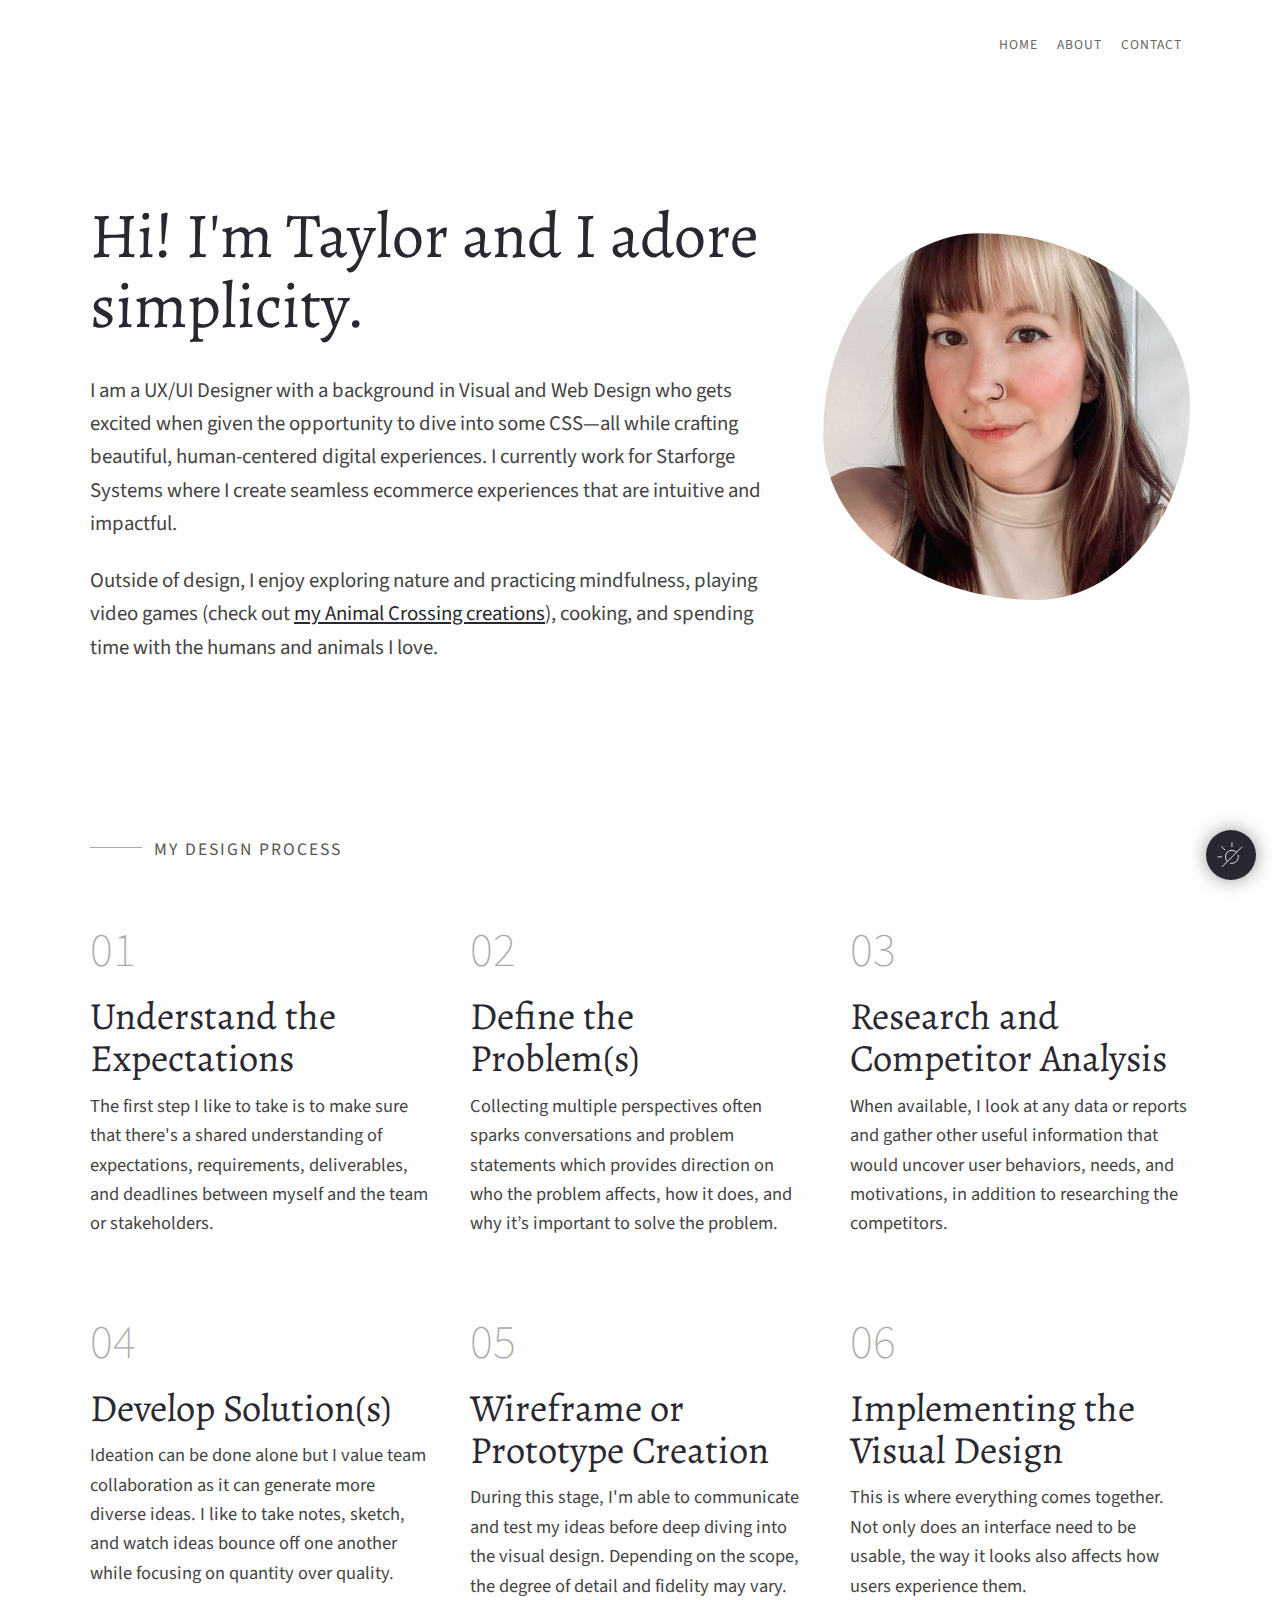
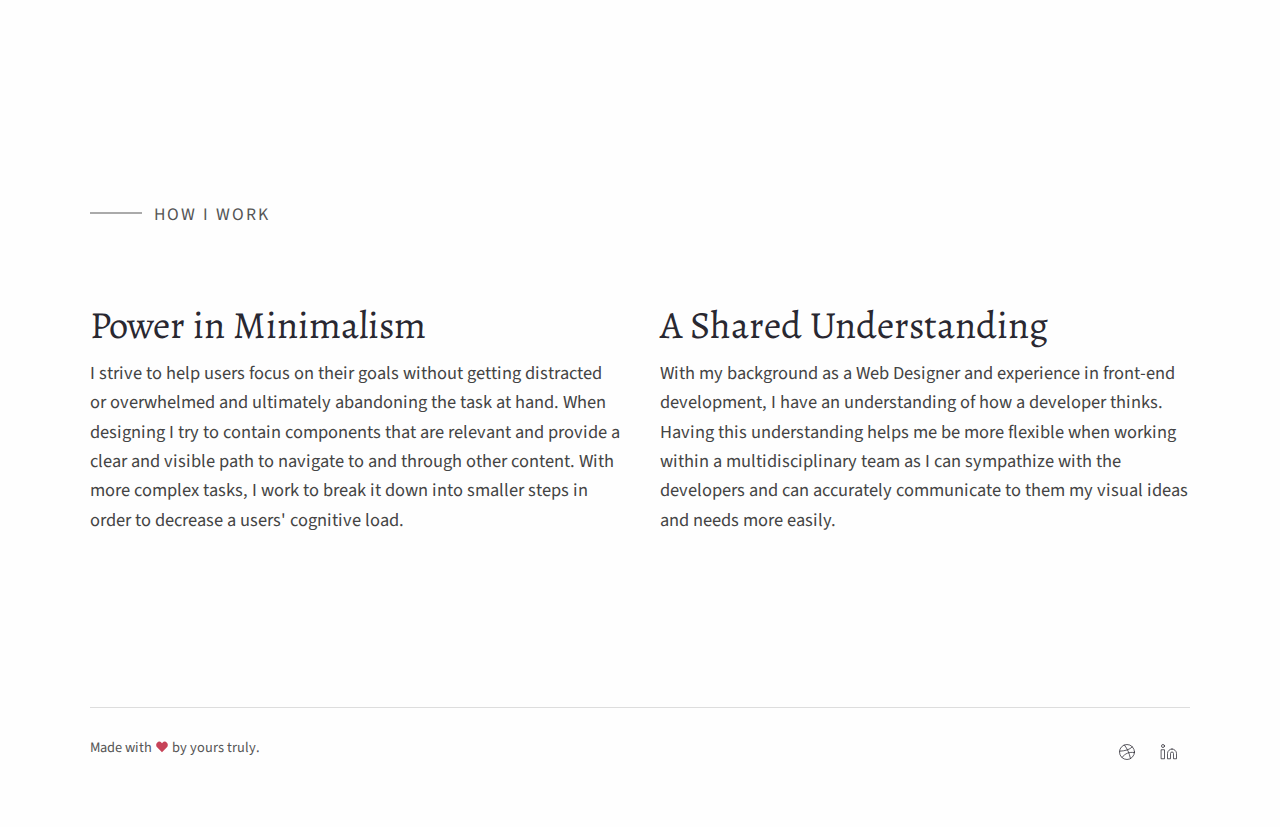
==== about.html @ debe6abe "Text update" ====
<html>
<head>
  <meta charset="utf-8">
  <meta name="author" content="Taylor Packet Johnson">
  <meta name="viewport" content="width=device-width, initial-scale=1">
  <title>Taylor Packet Johnson | Visual Designer</title>
  <meta property="og:title" content="Taylor Packet Johnson - UX/UI Designer">
  <meta property="og:description" name="description" content="Taylor Packet Johnson is a UX/UI Designer with a passion for crafting beautiful, human-centered digital experiences.">
  <meta name="application-name" content="Taylor Packet Johnson | UX/UI Designer">
  <meta property="og:site_name" content="Taylor Packet Johnson | UX/UI Designer">
  <link rel="canonical" href="https://www.taylorpacket.com">
  <meta name="twitter:card" content="summary">
  <meta name="twitter:site" content="@teapacket_">
  <meta name="twitter:creator" content="@teapacket_">
  <meta property="og:type" content="website">
  <meta property="og:url" content="https://www.taylorpacket.com">
  <meta property="og:image" content="https://www.taylorpacket.com/images/og-image.jpg">
  <meta property="og:locale" content="en_US">
  <link rel="shortcut icon" href="images/favicon.ico">
  <link rel="stylesheet" href="page.css" />
  <link rel="preconnect" href="https://fonts.googleapis.com">
  <link rel="preconnect" href="https://fonts.gstatic.com" crossorigin>
  <link href="https://fonts.googleapis.com/css2?family=Alegreya:wght@500&family=Source+Sans+Pro:wght@200;400;700&display=swap" rel="stylesheet">   
  <script src="script.js"></script>
</head>

<body>  
    
  <div class="wrapper">
    <div class="container">
        
     <nav role="navigation" class="navigation-items">
         <a href="index.html">Home</a>
         <a href="about.html">About</a>
         <a href="mailto:tpacket@gmail.com">Contact</a>       
     </nav>        
        
<div class="button sun" id="button" onclick="toggleDark();">
  <div class="icon">
    <svg xmlns="http://www.w3.org/2000/svg" viewBox="0 0 64 64" aria-labelledby="title"
aria-describedby="desc" role="img" xmlns:xlink="http://www.w3.org/1999/xlink"
width="30" height="30">
  <path d="M47.5 32.4a14 14 0 0 1-16.8 17.2" fill="none" stroke-miterlimit="10" stroke-width="2" stroke-linejoin="round" stroke-linecap="round"></path>
  <path d="M24.1 45.9a14 14 0 0 1 19.8-19.8M34 6v8M12 36H4m8-22l7 7"
  fill="none" stroke-miterlimit="10" stroke-width="2" stroke-linejoin="round" stroke-linecap="round"></path>
  <path fill="none" stroke-miterlimit="10"
  stroke-width="2" d="M55 15L13 57" stroke-linejoin="round" stroke-linecap="round"></path>
</svg>
 </div>
</div>

      <div class="section section-about">
        <div class="avatar"><img src="images/img-me.jpg" alt="A headshop of a woman with brown hair and blonde color blocking."></div>
        <div class="about-intro lede">
        <h1>Hi! I'm Taylor and I adore simplicity.</h1>
        <p>I am a UX/UI Designer with a background in Visual and Web Design who gets excited when given the opportunity to dive into some CSS&mdash;all while crafting beautiful, human-centered digital experiences. I currently work for Starforge Systems where I create seamless ecommerce experiences that are intuitive and impactful.</p>
        <p>Outside of design, I enjoy exploring nature and practicing mindfulness, playing video games (check out <a href="https://www.instagram.com/teapacket.acnh/">my Animal Crossing creations</a>), cooking, and spending time with the humans and animals I love.</p>
        </div>
      </div>

      <div class="section section-process">
        <h2 class="section-header"><span>My Design Process</span></h2>

    <div>
        <div class="step">01</div>
        <h2>Understand the Expectations</h2>
        <p>The first step I like to take is to make sure that there's a shared understanding of expectations, requirements, deliverables, and deadlines between myself and the team or stakeholders.</p>
    </div>
          
    <div>
        <div class="step">02</div>
        <h2>Define the Problem(s)</h2>
        <p>Collecting multiple perspectives often sparks conversations and problem statements which provides direction on who the problem affects, how it does, and why it’s important to solve the problem.</p>
    </div>
          
     <div>
        <div class="step">03</div>
        <h2>Research and Competitor Analysis</h2>
        <p>When available, I look at any data or reports and gather other useful information that would uncover user behaviors, needs, and motivations, in addition to researching the competitors.</p>
     </div>
          
     <div>
        <div class="step">04</div>
        <h2>Develop Solution(s)</h2>
        <p>Ideation can be done alone but I value team collaboration as it can generate more diverse ideas. I like to take notes, sketch, and watch ideas bounce off one another while focusing on quantity over quality.</p>
    </div>
          
    <div>
        <div class="step">05</div>
        <h2>Wireframe or Prototype Creation</h2>
        <p>During this stage, I'm able to communicate and test my ideas before deep diving into the visual design. Depending on the scope, the degree of detail and fidelity may vary.</p>
    </div>
          
    <div>
        <div class="step">06</div>
        <h2>Implementing the Visual Design</h2>
        <p>This is where everything comes together. Not only does an interface need to be usable, the way it looks also affects how users experience them.</p>
    </div>
          
       </div>

<div class="section col-2">
        <h2 class="section-header"><span>How I Work</span></h2>

    <div>
        <h2>Power in Minimalism</h2>
        <p>I strive to help users focus on their goals without getting distracted or overwhelmed and ultimately abandoning the task at hand. When designing I try to contain components that are relevant and provide a clear and visible path to navigate to and through other content. With more complex tasks, I work to break it down into smaller steps in order to decrease a users' cognitive load.
            
                        

</p>
    </div>
    
    <div>
        <h2>A Shared Understanding</h2>
        <p>With my background as a Web Designer and experience in front-end development, I have an understanding of how a developer thinks. Having this understanding helps me be more flexible when working within a multidisciplinary team as I can sympathize with the developers and can accurately communicate to them my visual ideas and needs more easily.</p>
    </div>
    
</div>

    <footer>
	       <div class="copyright">
          <p>Made with <span aria-label="love" role="img"><svg xmlns="http://www.w3.org/2000/svg" width="14" height="14" viewBox="0 0 24 24" fill="#c74358"><path d="M20.42 4.58a5.4 5.4 0 0 0-7.65 0l-.77.78-.77-.78a5.4 5.4 0 0 0-7.65 0C1.46 6.7 1.33 10.28 4 13l8 8 8-8c2.67-2.72 2.54-6.3.42-8.42z"></path></svg></span> by yours truly.</p>
	       </div>
	      <div class="social-links">
          <a aria-label="Dribbble" href="https://dribbble.com/tpacket"><svg xmlns="http://www.w3.org/2000/svg" width="18" height="18" viewBox="0 0 24 24" fill="none" stroke="currentColor" stroke-width="1" stroke-linecap="round" stroke-linejoin="round"><circle cx="12" cy="12" r="10"></circle><path d="M19.13 5.09C15.22 9.14 10 10.44 2.25 10.94"></path><path d="M21.75 12.84c-6.62-1.41-12.14 1-16.38 6.32"></path><path d="M8.56 2.75c4.37 6 6 9.42 8 17.72"></path></svg></a>
          <a aria-label="LinkedIn" href="https://www.linkedin.com/in/taylor-packet-446b0335"><svg xmlns="http://www.w3.org/2000/svg" width="18" height="18" viewBox="0 0 24 24" fill="none" stroke="currentColor" stroke-width="1" stroke-linecap="round" stroke-linejoin="round"><path d="M16 8a6 6 0 0 1 6 6v7h-4v-7a2 2 0 0 0-2-2 2 2 0 0 0-2 2v7h-4v-7a6 6 0 0 1 6-6z"></path><rect x="2" y="9" width="4" height="12"></rect><circle cx="4" cy="4" r="2"></circle></svg></a>
        </div>
      </footer>

    </div>
  </div>
</body>

</html>
---- page.css ----
/*************************************************************************************
* 1. Common Styles
************************************************************************************/

 :root {
  
  --font-body:'Source Sans Pro';
  --font-heading:"Alegreya", Georgia, serif, Helvetica, Arial, Verdana, sans-serif;
  --gray-purple-dark:#292831;
  --grid-gap:2.5rem;
  --gray:#A1A1A1;
}

html {width:100%; margin:0; padding:0; font-size:100%; overflow-y:scroll;
  -webkit-text-size-adjust:100%;
  -ms-text-size-adjust:100%;
  text-size-adjust:100%;
  -webkit-font-smoothing:antialiased;
  -moz-font-smoothing:antialiased;
  font-smoothing:antialiased;
}

body { width:100%; margin:0; padding:0; font:1.05rem/1.5rem var(--font-body); background:#fefefe; }
a { color:var(--gray-purple-dark); }
a:hover { text-decoration:underline; color:#888; }
a:focus, a:active { outline: none; }
p { margin:0.75rem 0; font-weight:400; font-family:var(--font-body); font-size:1.15rem; line-height:1.6; color:#444; }
ul, ol { display:block; margin-bottom:1.5em; }
h1, h2, h3, h4, h5, h6 { color:var(--gray-purple-dark); font-family:var(--font-heading); margin:0 0 2.5rem 0; font-weight:normal; line-height:1.1; }
h1 { margin:0 0 2rem; font-size:2rem; }
h2 { margin:1rem 0 0.25rem; font-size:2rem; color:var(--gray-purple-dark); }
h2.section-header { margin:0 0 4rem; font-size:0.9rem; font-family:var(--font-body); text-transform:uppercase; letter-spacing:2px; color:#555; }
h3 { font-size:1.75rem; }
img { max-width:100%; min-width:100%; width:auto; height:auto; border:none; vertical-align:bottom; -ms-interpolation-mode:bicubic; box-sizing:content-box; }
.img-border { border:1px solid #eee; }
.wrapper { margin:2rem 2rem 0; }

@keyframes slide-down {
  from {
    opacity: 0;
    transform: translateY(-50px);
  }
  to {
    opacity: 1;
    transform: none;
  }
}

.animate { animation: slide-down 1s forwards; }

/* Nav */
.navigation-items { grid-column:7/10; text-align:right; margin-bottom:4rem; }
.navigation-items a { position: relative; margin:0 0.5rem; padding:1rem 0 0.4rem; color:#656565; font-size:0.85rem; text-transform:uppercase; text-decoration:none; letter-spacing:1px; }
.navigation-items a:after { bottom:0; width:0; content: ""; display: block; height: 2px; left:50%; position:absolute; background:var(--gray-purple-dark); transition:width 0.3s ease 0s, left 0.3s ease 0s; }
.navigation-items a:hover:after { width:100%; left:0; }
 
/* Home - Intro */
.name,
.lede,
.lede p { margin:0 0 1.5rem; font-size:1.3rem; }  
.name { margin:0 0 0.5rem; color:#656565; }

/* About */
.section-about h1 { margin-bottom:2rem; }
.section-about .avatar { width:60%; margin:2rem auto; }
.section-about .avatar img { border-radius:43% 57% 42% 58% / 55% 47% 53% 45%; }

.section-process { margin:8rem 0 0; }
.section.col-2 { margin:8rem 0 4rem; }
.section.col-2.stacked.top { margin:8rem 0 0; }
.section.col-2.stacked,
.section.section-project_img.stacked { margin:0; }
.section-process div,
.section.col-2 div,
.section-project_img { margin:0 0 2rem; }
.section .step { margin:1rem 0 2rem; font-size:3rem; font-family:var(--font-body); font-weight:200; color:#aaa; }

 h2.section-header span { position:relative; left:2.5rem; }
 h2.section-header span:after {position: absolute; top:8px; left:-4.5rem; content:''; width:28px; height:1.5px; margin:0 2rem; background:#aaa; }


/* Projects */
.section-work { margin:5rem 0 3rem; }
.section-work .project { margin:3rem 0 4rem; }
.section-work .project .project-img img { transition:all 0.3s; transition:all 0.3s; display:block; }
.section-work .project .project-img img:hover { opacity:0.8; }
.section-work .project .project-desc h2 { font-size:1.75rem; }
.section-work .project .project-desc p span { color:#656565; text-transform:uppercase; font-size:0.85rem; letter-spacing:1px; }
 

/* Button Links */
.more { margin:0.5rem 0 0; padding:0.5rem 1.75rem; display:inline-block; color:#eee; text-decoration:none; font-size:1rem; font-weight:700; background:var(--gray-purple-dark); border-radius:60px; 
		-webkit-transition:all 250ms ease-in-out;
                transition:all 250ms ease-in-out;
}
.more:hover { background:#3e3e46; transform:scale(1.025); color:#eee; text-decoration:none; }

/* Icons */
.icon { display:flex; align-items:center; }
.icon.accessibility:before,
.icon.code:before,
.icon.ui:before,
.icon.detail:before { content:""; background-size:contain; background-repeat:no-repeat; width:50px; height:38px; margin-right:0.5rem; }
.icon.accessibility:before  { background-image:url('images/icon-acc.svg'); }
.icon.code:before  { background-image:url('images/icon-code.svg'); }
.icon.ui:before  { background-image:url('images/icon-ui.svg'); }
.icon.detail:before  { background-image:url('images/icon-detail.svg'); }  
  
/* Footer */
footer { grid-column:1/10; margin:2rem 0; padding:1rem 0 1.5rem; display:grid; grid-template-columns:repeat(9, 1fr); border-top: 1px solid #ddd; }
.copyright,
.social-links { grid-column:1/11; text-align:center; }
.copyright p { color:#555; font-size:0.9rem; }
.copyright span { position:relative; top:.1rem; }

.social-links { display:flex; align-items:center; justify-content:center; }
.social-links a { margin:0 0.25rem 0; padding:0.5rem 0.5rem 0;
	    -webkit-transition:all 250ms ease-in-out;
                transition:all 250ms ease-in-out; }

/* Columns
----------------------------------------------------*/
.col-3 strong { display:block; font-size:1rem; text-transform:uppercase; text-decoration:none; letter-spacing:1px; }

/* Dark Mode
----------------------------------------------------*/

.dark-mode { background:#292831; }
 .dark-mode h1,
 .dark-mode h2 { color:#eee; }
.dark-mode a { color:#aaa; }
.dark-mode a:hover { color:#888; }
 .dark-mode p,
 .dark-mode footer { color:#eee; }
 .dark-mode footer .social-links svg { stroke:#eee; }
 .dark-mode footer { border-color:#444352; }
.dark-mode h2.section-header span:after { background-color:#575663; }
 .dark-mode .section-work .project .project-desc p span,
 .dark-mode .navigation-items a,
 .dark-mode .name { color:#ccc; }
.dark-mode .navigation-items a:after { background-color:#575663; }
.dark-mode .section .step { color:#696975; }
.dark-mode .more { background-color:#eee; color:var(--gray-purple-dark); }
.dark-mode .more:hover { background-color:#ccc; color:var(--gray-purple-dark); }

.button { z-index:999; position:fixed; margin:0.5rem; bottom:0.75rem; right:1rem; transition:0.75s; width:50px; height:50px; background:var(--gray-purple-dark); box-shadow: 0px 0px 18px rgba(0, 0, 0, 0.4); border-radius:100%; display:flex; justify-content:center; align-items:start; overflow:hidden; cursor:pointer;}
.button .icon { position:relative; display:flex; justify-content:space-between; align-items:center; flex-direction:column; height: 72px; padding:10px 0; transition:0.75s; }
.button:hover { transform: scale(1.08); }
.button svg { stroke:#eee; }

.dark-mode .button { background:#fff; box-shadow: 0px 0px 18px rgba(255, 255, 255, 0.45); }
.dark-mode svg { stroke:var(--gray-purple-dark); }



/* Light Box
----------------------------------------------------*/




/* 768px
----------------------------------------------------*/
@media only screen and (min-width:48em){	
.wrapper {padding:0 2rem 0; }
.container { display:grid; margin:0 auto; max-width:1100px; grid-template-rows:auto; grid-template-columns:repeat(9, 1fr); }
    
h2.section-header { font-size:1.1rem; }
h2.section-header span { left:4rem; }
h2.section-header span:after {top:10px; left:-6rem; width:52px; }
    
.section { grid-column:1/10;  }
    
.navigation-items { margin-bottom:9rem; }   
    .section-about .avatar { width:100%; }
    
.section-process { display:grid; grid-template-columns:repeat(4, 1fr); column-gap:var(--grid-gap); }
 .section-process .section-header { grid-column:1/5; }
 .section-process div { grid-column:span 2; }
    
 .section.col-2 {  display:grid; grid-template-columns:repeat(10, 1fr); column-gap:var(--grid-gap); }    
 .section.col-2 .section-header { grid-column:1/11; }
 .section.col-2 div { grid-column:span 5; }
    
 .section-about { display:grid; grid-template-columns:repeat(14, 1fr); grid-gap:var(--grid-gap); }
    .about-intro { grid-column:1/10; grid-row:1; }
    .avatar { grid-column:10/15; }

.section-work { grid-column:1/11; margin-top:8rem; display:grid; grid-template-columns:repeat(10, 1fr); grid-gap:var(--grid-gap); }
.section-work .project { grid-column:auto/span 5; margin:0 0 3rem; }
    
.section-project_img { grid-column:1/11; margin:3rem 0 0; }
.section-project_about { grid-column:1/8; }
    
    .section-process div,
.section.col-2 div,
.section-project_img { margin:0 0 4rem; }

.copyright { grid-column:1/6; text-align:left; }
.social-links { grid-column:6/10; text-align:right; justify-content:right; }

}

/* 1000px
----------------------------------------------------*/
@media only screen and (min-width:62.5em) {
h1 { font-size:4rem; }
    
.section-process{ display:grid; grid-template-columns:repeat(9, 1fr); column-gap:var(--grid-gap); }
 .section-process .section-header { grid-column:1/10; }
 .section-process div { grid-column:span 3; }
    
.col-3 { display:grid; grid-template-columns:repeat(9, 1fr); column-gap:1rem; }
 .col-3 div { grid-column:span 3; }
 .col-3 .section-header { grid-column:1/11; }
    
}
/* 2000px
----------------------------------------------------*/
@media only screen and (min-width:75em) {
h2 { font-size:2.4rem; }
h3 { font-size:1.75rem; }
}
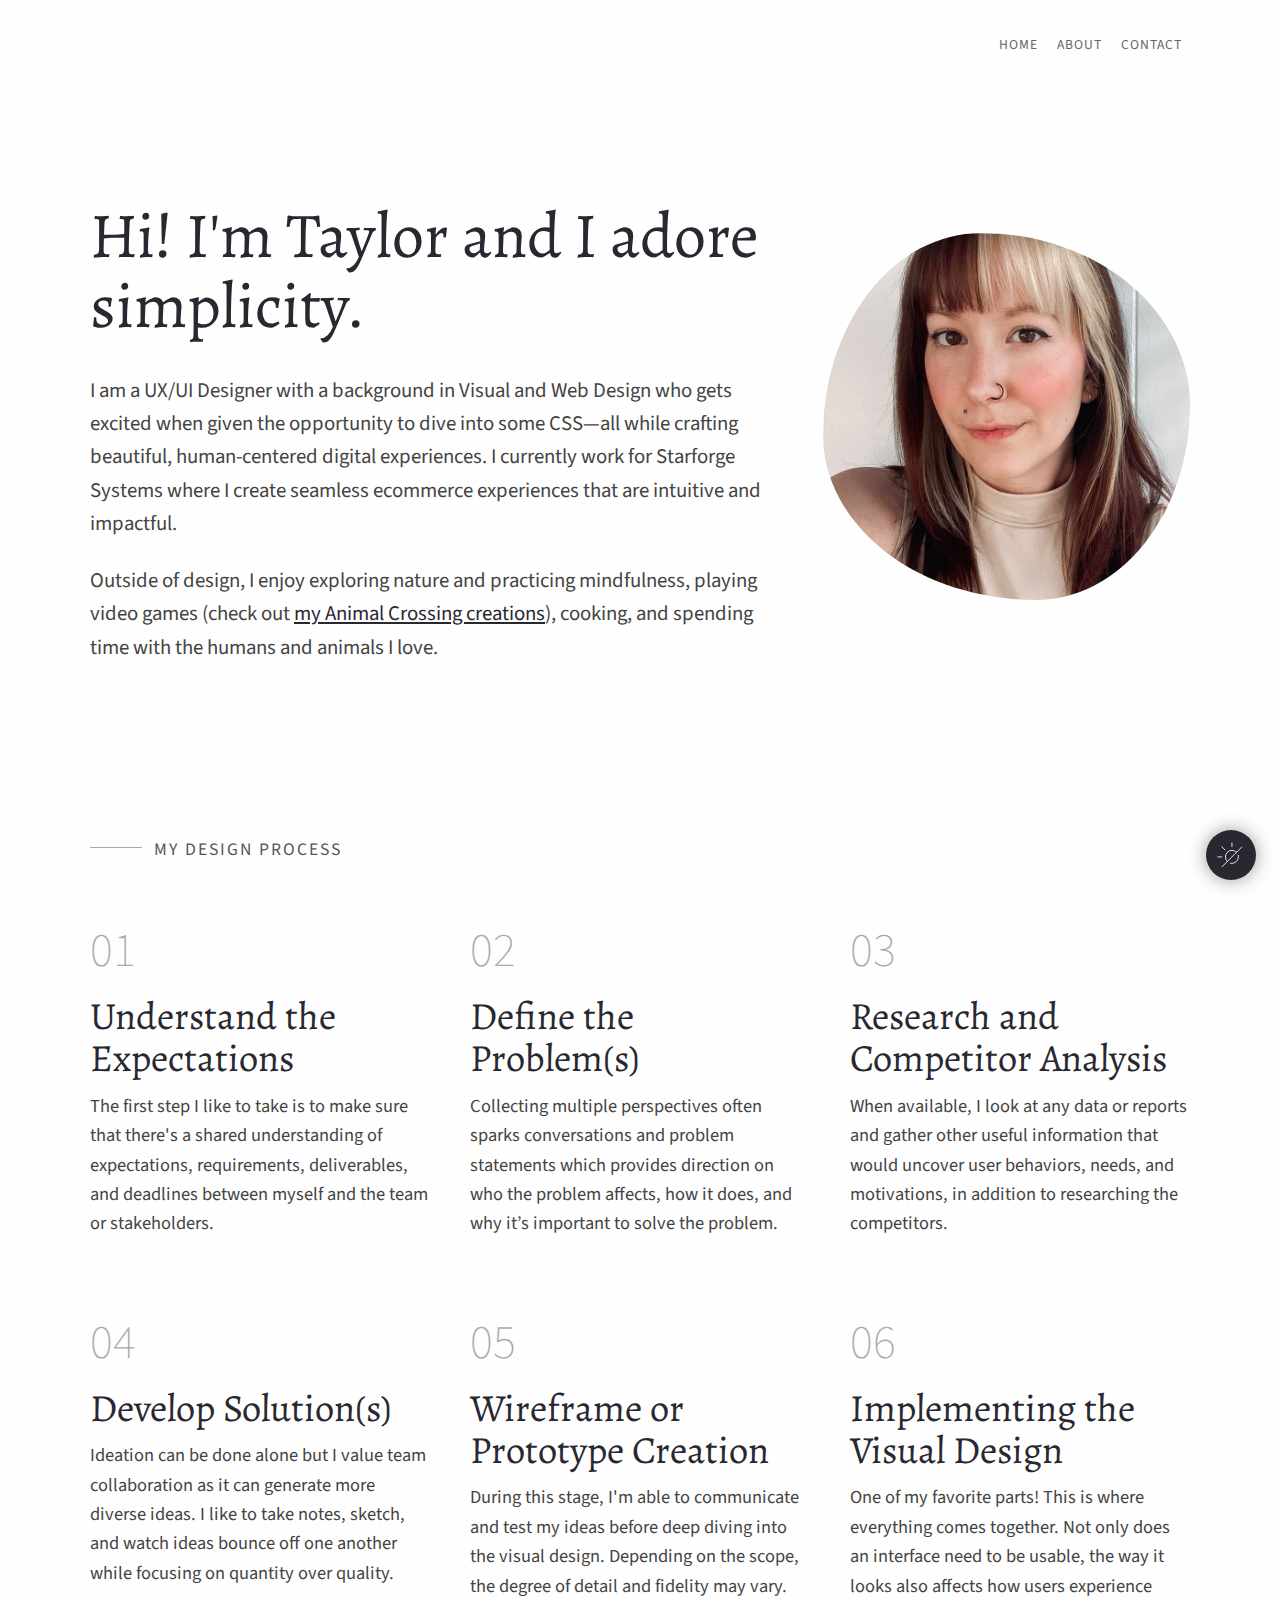
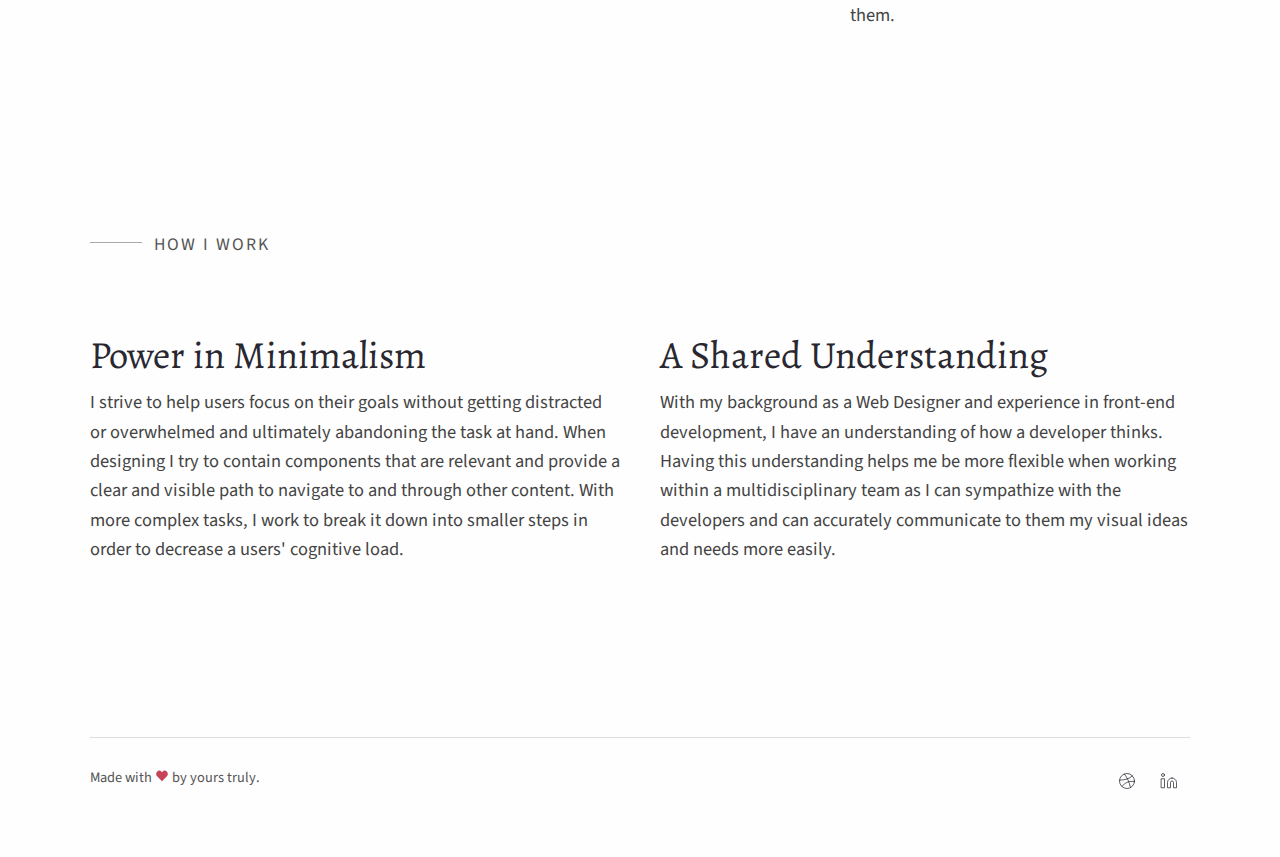
==== commit 5f95b746: "Text edit /about" ====
--- a/about.html
+++ b/about.html
@@ -94,7 +94,7 @@
     <div>
         <div class="step">06</div>
         <h2>Implementing the Visual Design</h2>
-        <p>This is where everything comes together. Not only does an interface need to be usable, the way it looks also affects how users experience them.</p>
+        <p>One of my favorite parts! This is where everything comes together. Not only does an interface need to be usable, the way it looks also affects how users experience them.</p>
     </div>
           
        </div>
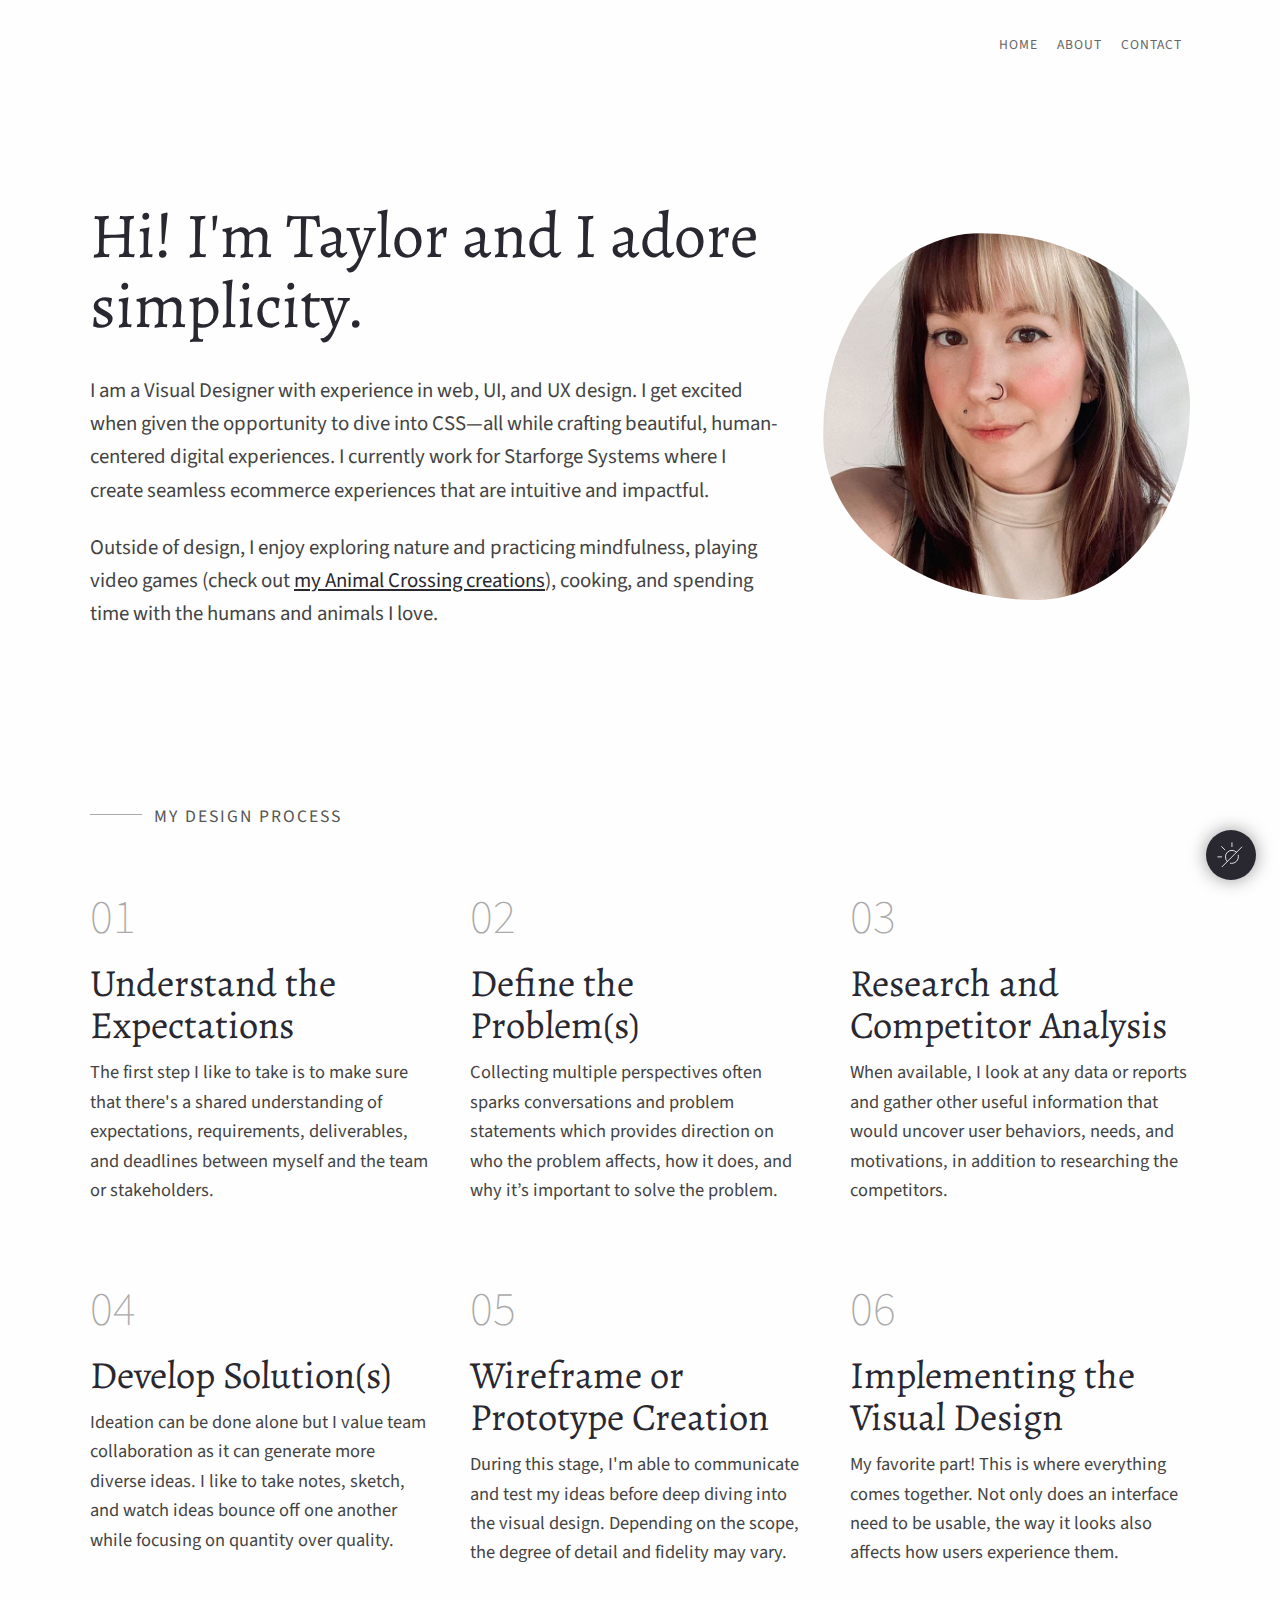
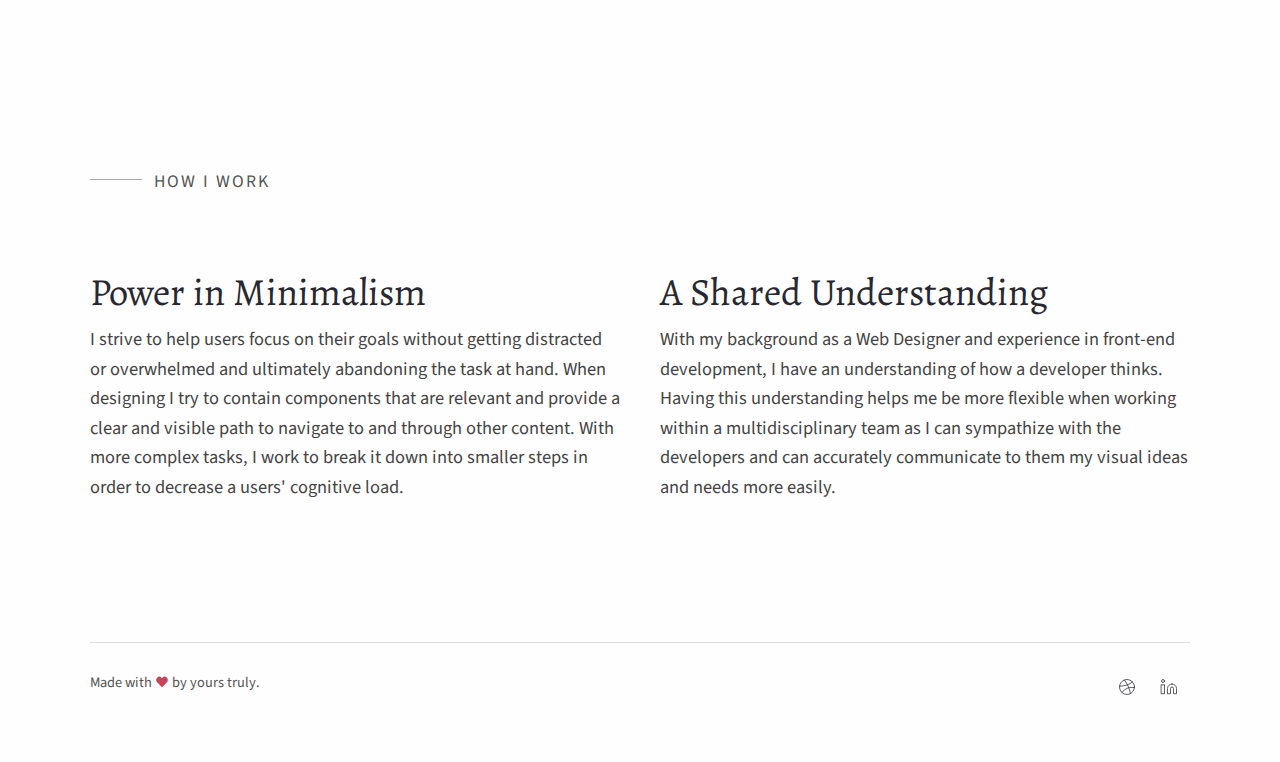
==== commit 9c4efbf7: "Text updates" ====
--- a/about.html
+++ b/about.html
@@ -53,7 +53,7 @@
         <div class="avatar"><img src="images/img-me.jpg" alt="A headshop of a woman with brown hair and blonde color blocking."></div>
         <div class="about-intro lede">
         <h1>Hi! I'm Taylor and I adore simplicity.</h1>
-        <p>I am a UX/UI Designer with a background in Visual and Web Design who gets excited when given the opportunity to dive into some CSS&mdash;all while crafting beautiful, human-centered digital experiences. I currently work for Starforge Systems where I create seamless ecommerce experiences that are intuitive and impactful.</p>
+        <p>I am a Visual Designer with experience in web, UI, and UX design. I get excited when given the opportunity to dive into CSS&mdash;all while crafting beautiful, human-centered digital experiences. I currently work for Starforge Systems where I create seamless ecommerce experiences that are intuitive and impactful.</p>
         <p>Outside of design, I enjoy exploring nature and practicing mindfulness, playing video games (check out <a href="https://www.instagram.com/teapacket.acnh/">my Animal Crossing creations</a>), cooking, and spending time with the humans and animals I love.</p>
         </div>
       </div>
@@ -94,7 +94,7 @@
     <div>
         <div class="step">06</div>
         <h2>Implementing the Visual Design</h2>
-        <p>One of my favorite parts! This is where everything comes together. Not only does an interface need to be usable, the way it looks also affects how users experience them.</p>
+        <p>My favorite part! This is where everything comes together. Not only does an interface need to be usable, the way it looks also affects how users experience them.</p>
     </div>
           
        </div>
@@ -124,7 +124,7 @@
 	       </div>
 	      <div class="social-links">
           <a aria-label="Dribbble" href="https://dribbble.com/tpacket"><svg xmlns="http://www.w3.org/2000/svg" width="18" height="18" viewBox="0 0 24 24" fill="none" stroke="currentColor" stroke-width="1" stroke-linecap="round" stroke-linejoin="round"><circle cx="12" cy="12" r="10"></circle><path d="M19.13 5.09C15.22 9.14 10 10.44 2.25 10.94"></path><path d="M21.75 12.84c-6.62-1.41-12.14 1-16.38 6.32"></path><path d="M8.56 2.75c4.37 6 6 9.42 8 17.72"></path></svg></a>
-          <a aria-label="LinkedIn" href="https://www.linkedin.com/in/taylor-packet-446b0335"><svg xmlns="http://www.w3.org/2000/svg" width="18" height="18" viewBox="0 0 24 24" fill="none" stroke="currentColor" stroke-width="1" stroke-linecap="round" stroke-linejoin="round"><path d="M16 8a6 6 0 0 1 6 6v7h-4v-7a2 2 0 0 0-2-2 2 2 0 0 0-2 2v7h-4v-7a6 6 0 0 1 6-6z"></path><rect x="2" y="9" width="4" height="12"></rect><circle cx="4" cy="4" r="2"></circle></svg></a>
+          <a aria-label="LinkedIn" href="https://www.linkedin.com/in/taylor-packet-johnson-446b0335/"><svg xmlns="http://www.w3.org/2000/svg" width="18" height="18" viewBox="0 0 24 24" fill="none" stroke="currentColor" stroke-width="1" stroke-linecap="round" stroke-linejoin="round"><path d="M16 8a6 6 0 0 1 6 6v7h-4v-7a2 2 0 0 0-2-2 2 2 0 0 0-2 2v7h-4v-7a6 6 0 0 1 6-6z"></path><rect x="2" y="9" width="4" height="12"></rect><circle cx="4" cy="4" r="2"></circle></svg></a>
         </div>
       </footer>
 
--- a/page.css
+++ b/page.css
@@ -65,12 +65,14 @@
 .section-about .avatar { width:60%; margin:2rem auto; }
 .section-about .avatar img { border-radius:43% 57% 42% 58% / 55% 47% 53% 45%; }
 
-.section-process { margin:8rem 0 0; }
+.section-process,
+.section.col-3 { margin:8rem 0 0; }
 .section.col-2 { margin:8rem 0 4rem; }
 .section.col-2.stacked.top { margin:8rem 0 0; }
 .section.col-2.stacked,
 .section.section-project_img.stacked { margin:0; }
 .section-process div,
+.section.col-3 div,
 .section.col-2 div,
 .section-project_img { margin:0 0 2rem; }
 .section .step { margin:1rem 0 2rem; font-size:3rem; font-family:var(--font-body); font-weight:200; color:#aaa; }
@@ -130,6 +132,7 @@
  .dark-mode h2 { color:#eee; }
 .dark-mode a { color:#aaa; }
 .dark-mode a:hover { color:#888; }
+.dark-mode ul { color:#eee; }
  .dark-mode p,
  .dark-mode footer { color:#eee; }
  .dark-mode footer .social-links svg { stroke:#eee; }
@@ -174,9 +177,12 @@
 .navigation-items { margin-bottom:9rem; }   
     .section-about .avatar { width:100%; }
     
-.section-process { display:grid; grid-template-columns:repeat(4, 1fr); column-gap:var(--grid-gap); }
- .section-process .section-header { grid-column:1/5; }
- .section-process div { grid-column:span 2; }
+.section-process,
+.section.col-3 { display:grid; grid-template-columns:repeat(4, 1fr); column-gap:var(--grid-gap); }
+ .section-process .section-header,
+ .section.col-3 .section-header{ grid-column:1/5; }
+ .section-process div,
+ .section.col-3 div { grid-column:span 2; }
     
  .section.col-2 {  display:grid; grid-template-columns:repeat(10, 1fr); column-gap:var(--grid-gap); }    
  .section.col-2 .section-header { grid-column:1/11; }
@@ -189,15 +195,18 @@
 .section-work { grid-column:1/11; margin-top:8rem; display:grid; grid-template-columns:repeat(10, 1fr); grid-gap:var(--grid-gap); }
 .section-work .project { grid-column:auto/span 5; margin:0 0 3rem; }
     
-.section-project_img { grid-column:1/11; margin:3rem 0 0; }
+.section-project_img { grid-column:1/11; margin:5rem 0 0; }
 .section-project_about { grid-column:1/8; }
     
-    .section-process div,
+.section-process div,
+.section.col-3 div
 .section.col-2 div,
-.section-project_img { margin:0 0 4rem; }
+.section-project_img { margin-bottom: 4rem; }
 
 .copyright { grid-column:1/6; text-align:left; }
 .social-links { grid-column:6/10; text-align:right; justify-content:right; }
+    
+.section li { margin:0.25rem 0; }
 
 }
 
@@ -206,9 +215,16 @@
 @media only screen and (min-width:62.5em) {
 h1 { font-size:4rem; }
     
-.section-process{ display:grid; grid-template-columns:repeat(9, 1fr); column-gap:var(--grid-gap); }
- .section-process .section-header { grid-column:1/10; }
- .section-process div { grid-column:span 3; }
+.section-process,
+.section.col-3 { display:grid; grid-template-columns:repeat(9, 1fr); column-gap:var(--grid-gap); }
+ .section-process .section-header,
+.section.col-3 .section-header { grid-column:1/10; }
+ .section-process div,
+ .section.col-3 div { grid-column:span 3; }
+    
+.section-project_img { margin:5rem -4rem 0; }
+    .margin-left { margin-left:-4rem !important; }
+    .margin-right { margin-right:-4rem !important; }
     
 .col-3 { display:grid; grid-template-columns:repeat(9, 1fr); column-gap:1rem; }
  .col-3 div { grid-column:span 3; }
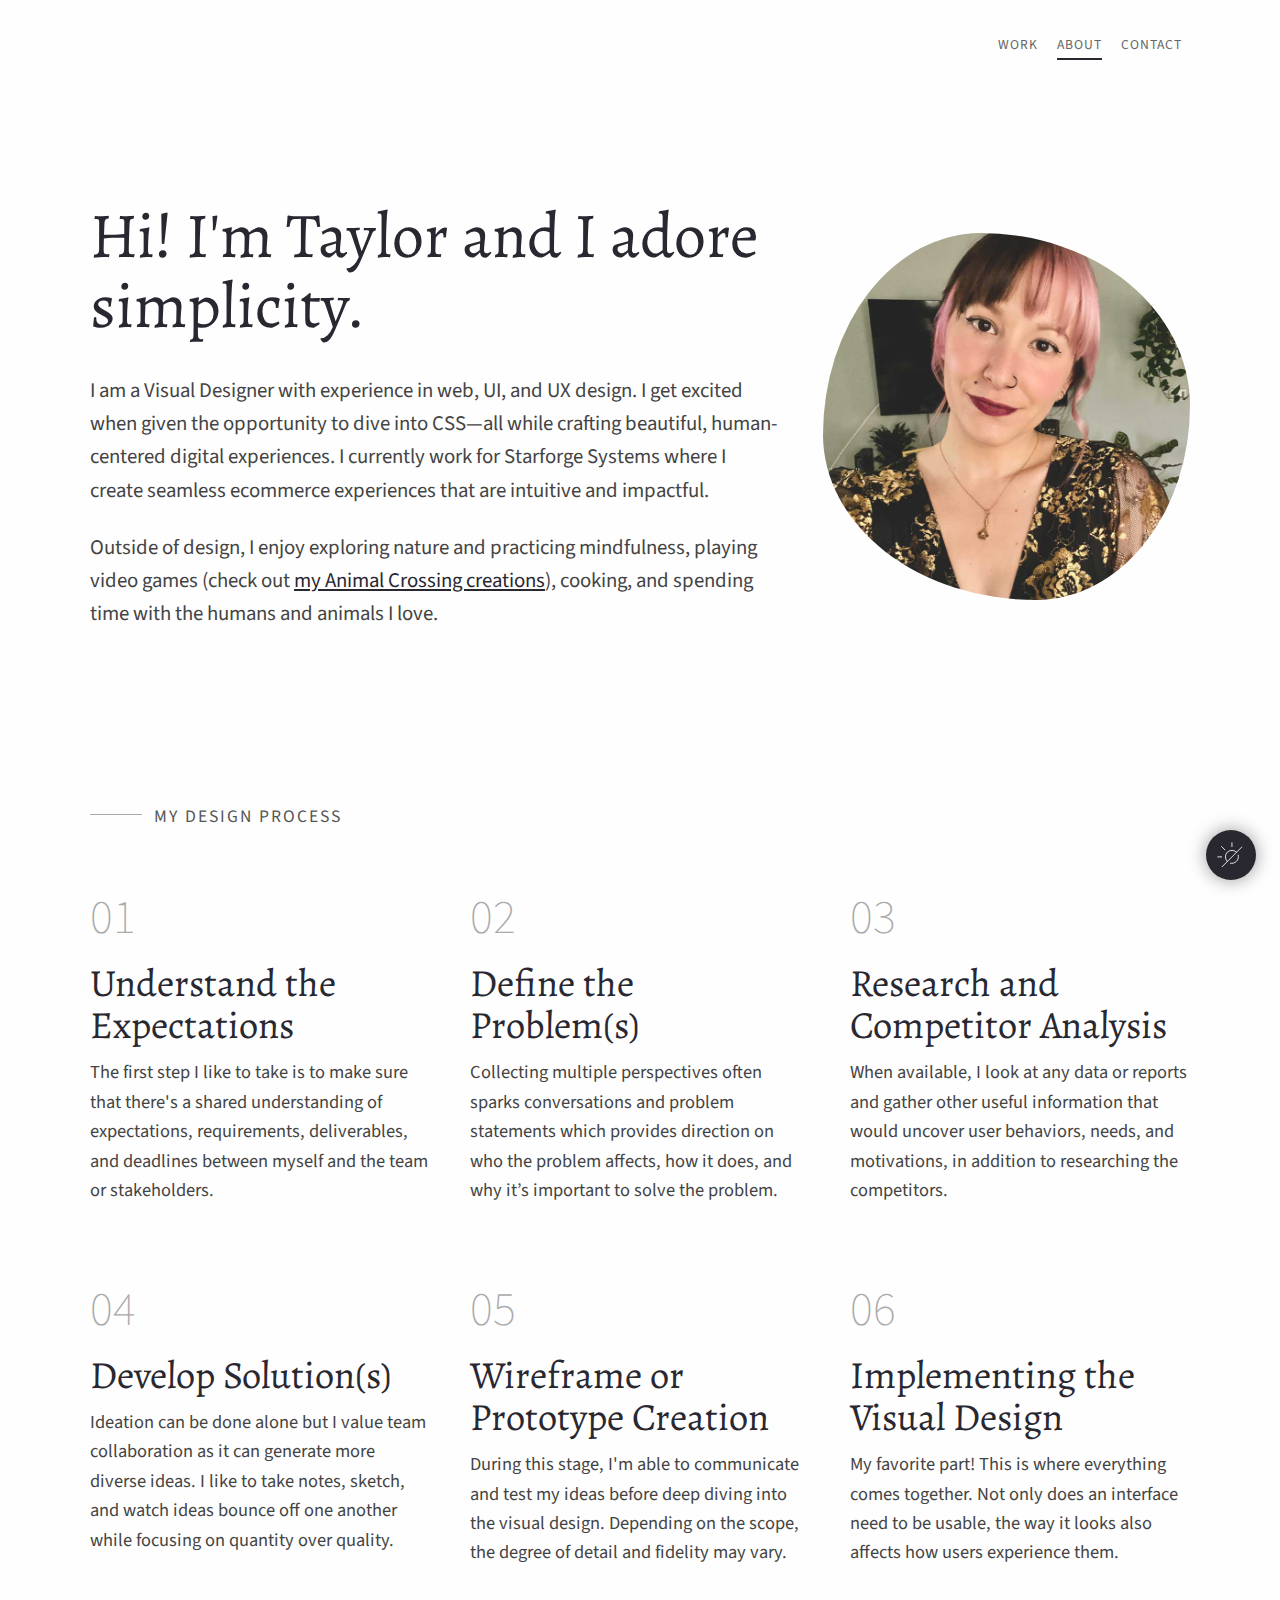
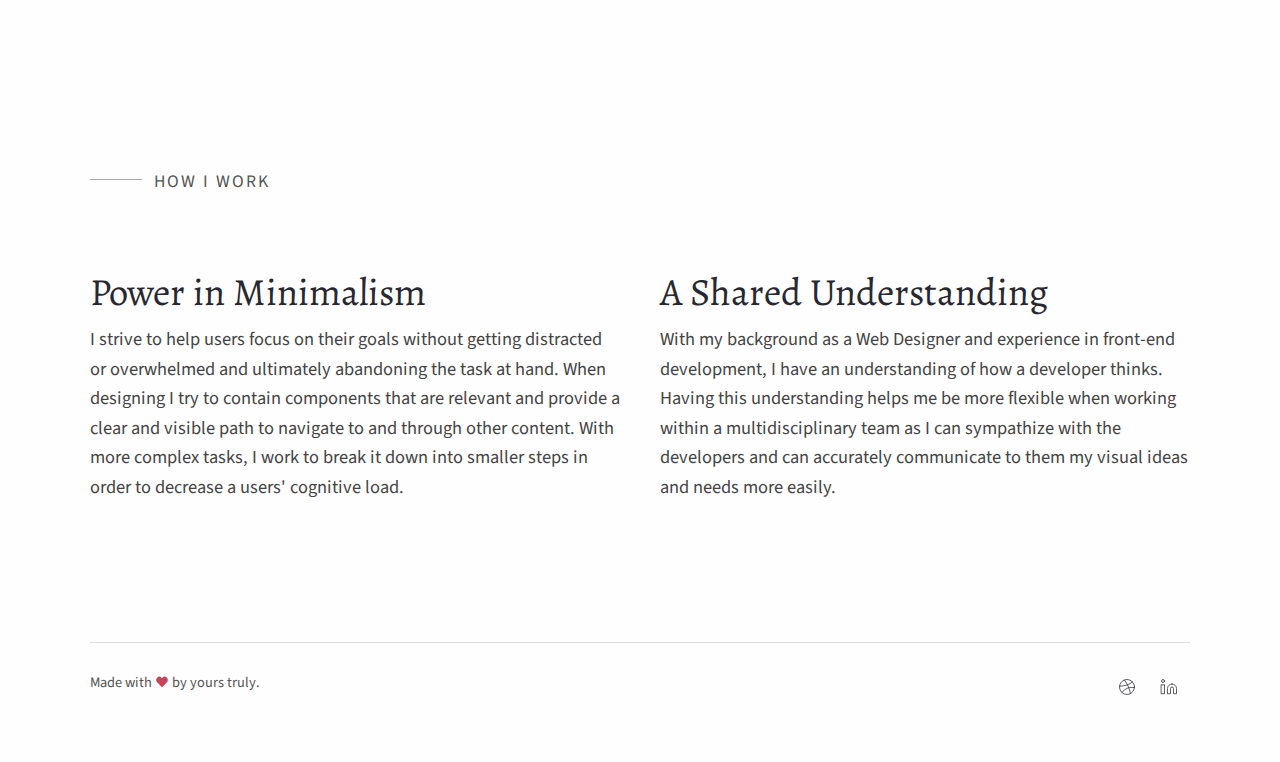
==== commit deaee589: "CSS/Nav updates" ====
--- a/about.html
+++ b/about.html
@@ -30,8 +30,8 @@
     <div class="container">
         
      <nav role="navigation" class="navigation-items">
-         <a href="index.html">Home</a>
-         <a href="about.html">About</a>
+         <a href="/">Work</a>
+         <a href="about" class="current">About</a>
          <a href="mailto:tpacket@gmail.com">Contact</a>       
      </nav>        
         
--- a/page.css
+++ b/page.css
@@ -53,6 +53,7 @@
 .navigation-items a { position: relative; margin:0 0.5rem; padding:1rem 0 0.4rem; color:#656565; font-size:0.85rem; text-transform:uppercase; text-decoration:none; letter-spacing:1px; }
 .navigation-items a:after { bottom:0; width:0; content: ""; display: block; height: 2px; left:50%; position:absolute; background:var(--gray-purple-dark); transition:width 0.3s ease 0s, left 0.3s ease 0s; }
 .navigation-items a:hover:after { width:100%; left:0; }
+.navigation-items .current:after { bottom:0; width:100%; left:0; content: ""; display: block; height: 2px; position:absolute; background:var(--gray-purple-dark); }
  
 /* Home - Intro */
 .name,
@@ -84,7 +85,7 @@
 /* Projects */
 .section-work { margin:5rem 0 3rem; }
 .section-work .project { margin:3rem 0 4rem; }
-.section-work .project .project-img img { transition:all 0.3s; transition:all 0.3s; display:block; }
+.section-work .project .project-img img { transition:all 0.3s; display:block; border-radius:6px; }
 .section-work .project .project-img img:hover { opacity:0.8; }
 .section-work .project .project-desc h2 { font-size:1.75rem; }
 .section-work .project .project-desc p span { color:#656565; text-transform:uppercase; font-size:0.85rem; letter-spacing:1px; }
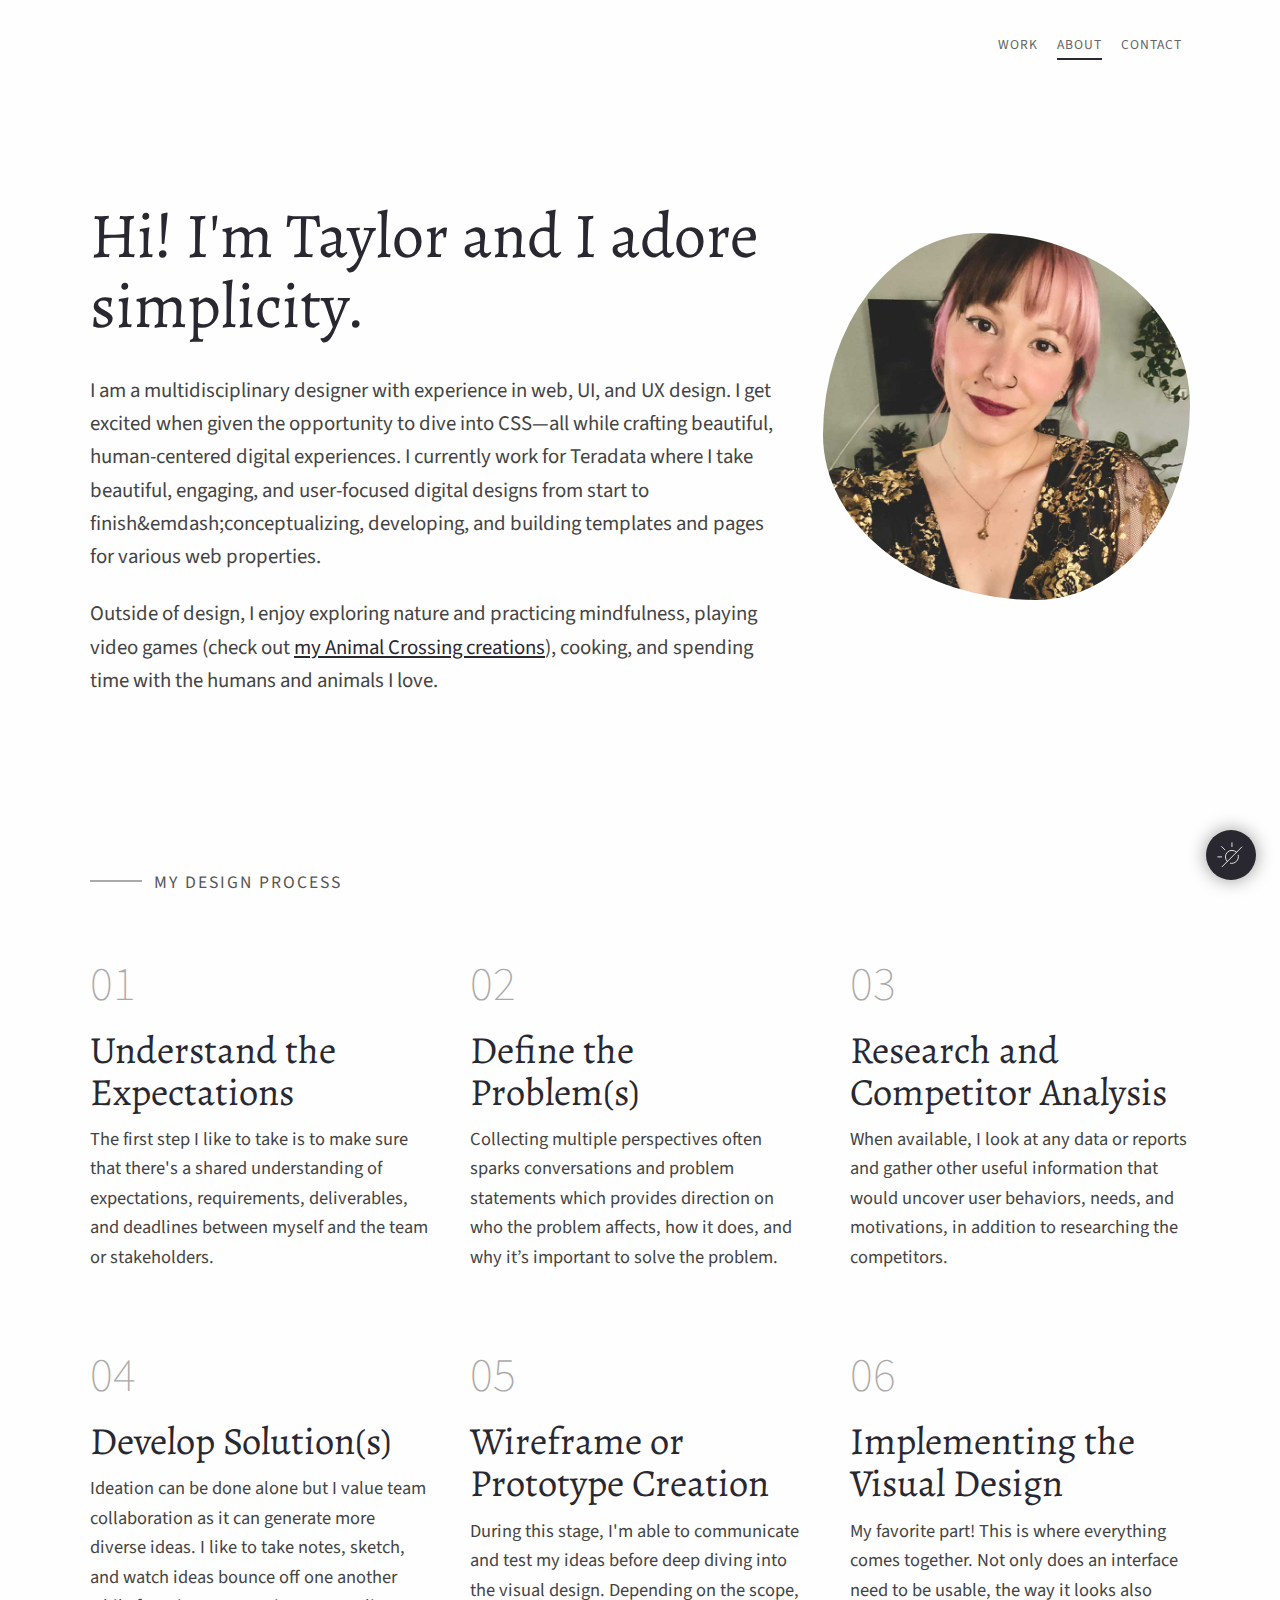
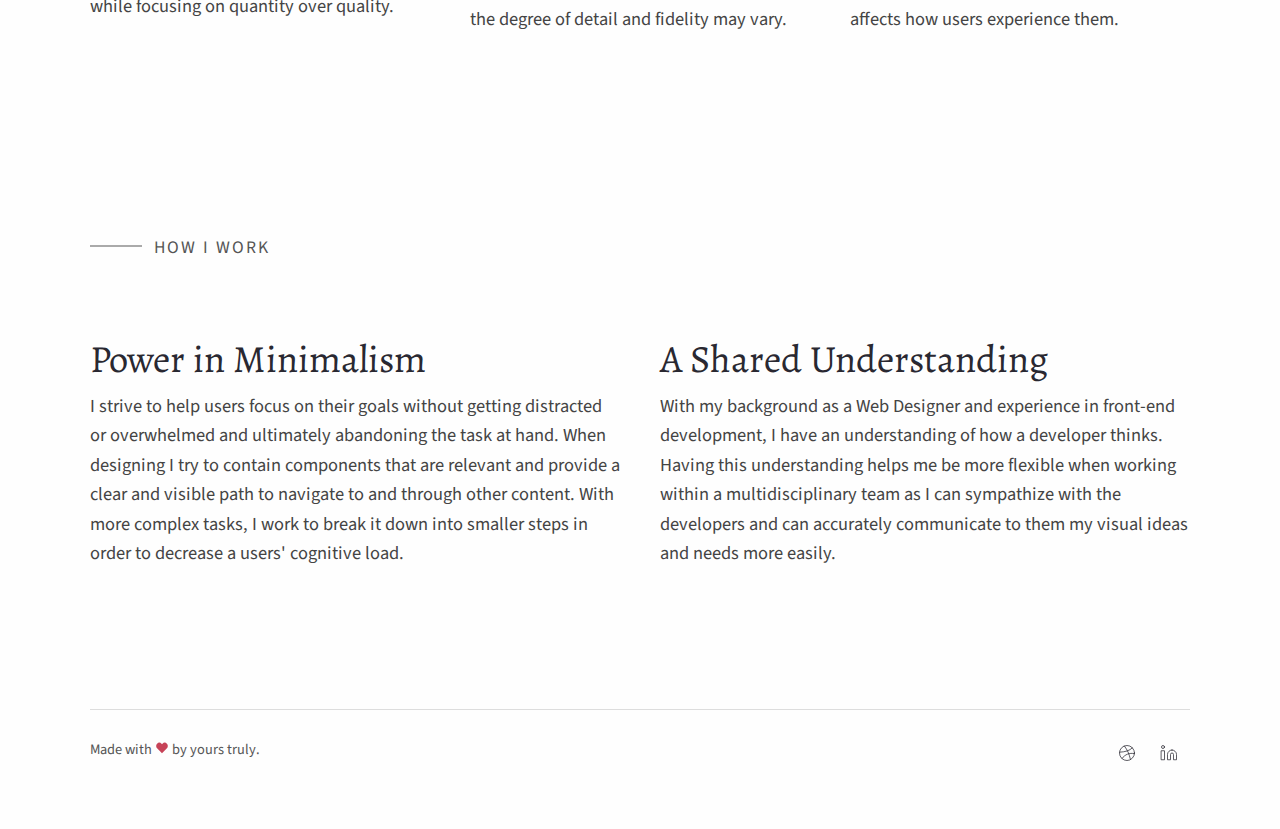
==== commit b4358182: "Update about.html" ====
--- a/about.html
+++ b/about.html
@@ -53,7 +53,7 @@
         <div class="avatar"><img src="images/img-me.jpg" alt="A headshop of a woman with brown hair and blonde color blocking."></div>
         <div class="about-intro lede">
         <h1>Hi! I'm Taylor and I adore simplicity.</h1>
-        <p>I am a Visual Designer with experience in web, UI, and UX design. I get excited when given the opportunity to dive into CSS&mdash;all while crafting beautiful, human-centered digital experiences. I currently work for Starforge Systems where I create seamless ecommerce experiences that are intuitive and impactful.</p>
+        <p>I am a multidisciplinary designer with experience in web, UI, and UX design. I get excited when given the opportunity to dive into CSS&mdash;all while crafting beautiful, human-centered digital experiences. I currently work for Teradata where I take beautiful, engaging, and user-focused digital designs from start to finish&emdash;conceptualizing, developing, and building templates and pages for various web properties.</p>
         <p>Outside of design, I enjoy exploring nature and practicing mindfulness, playing video games (check out <a href="https://www.instagram.com/teapacket.acnh/">my Animal Crossing creations</a>), cooking, and spending time with the humans and animals I love.</p>
         </div>
       </div>
@@ -132,4 +132,4 @@
   </div>
 </body>
 
-</html>+</html>
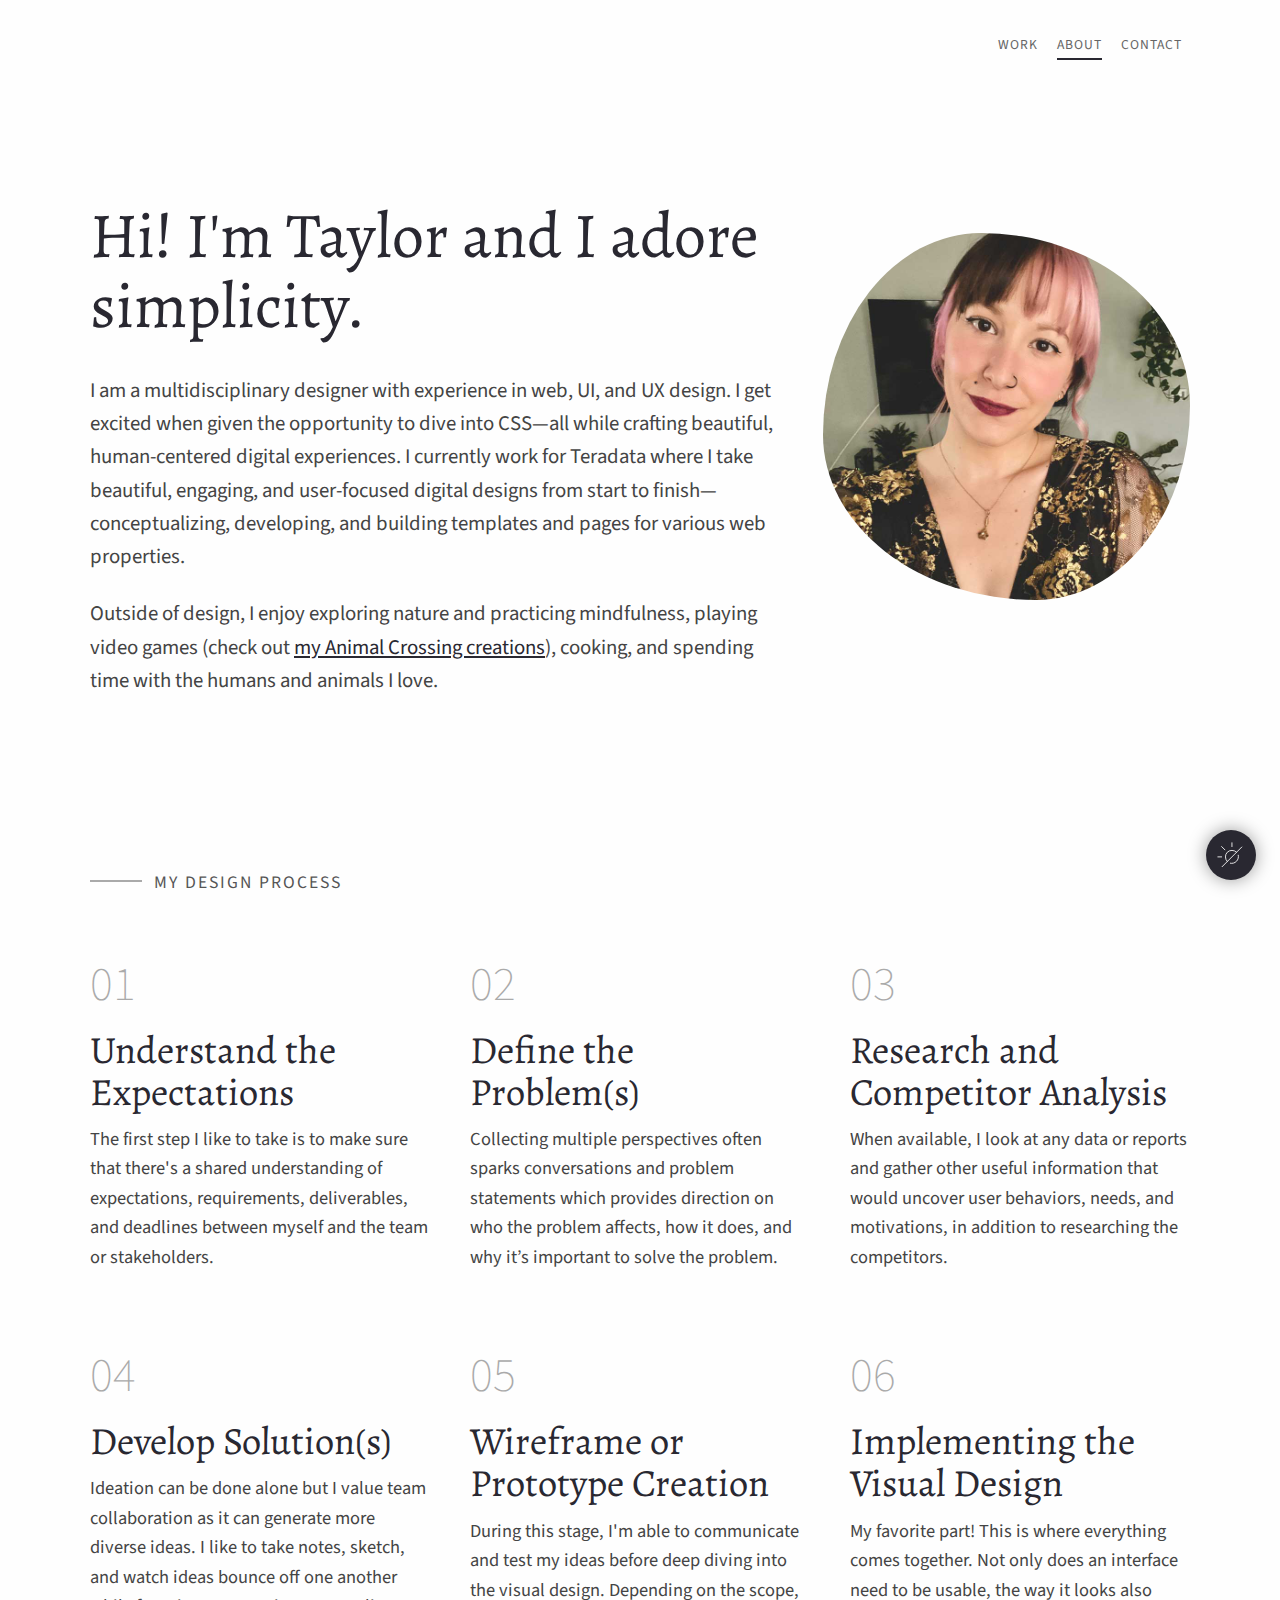
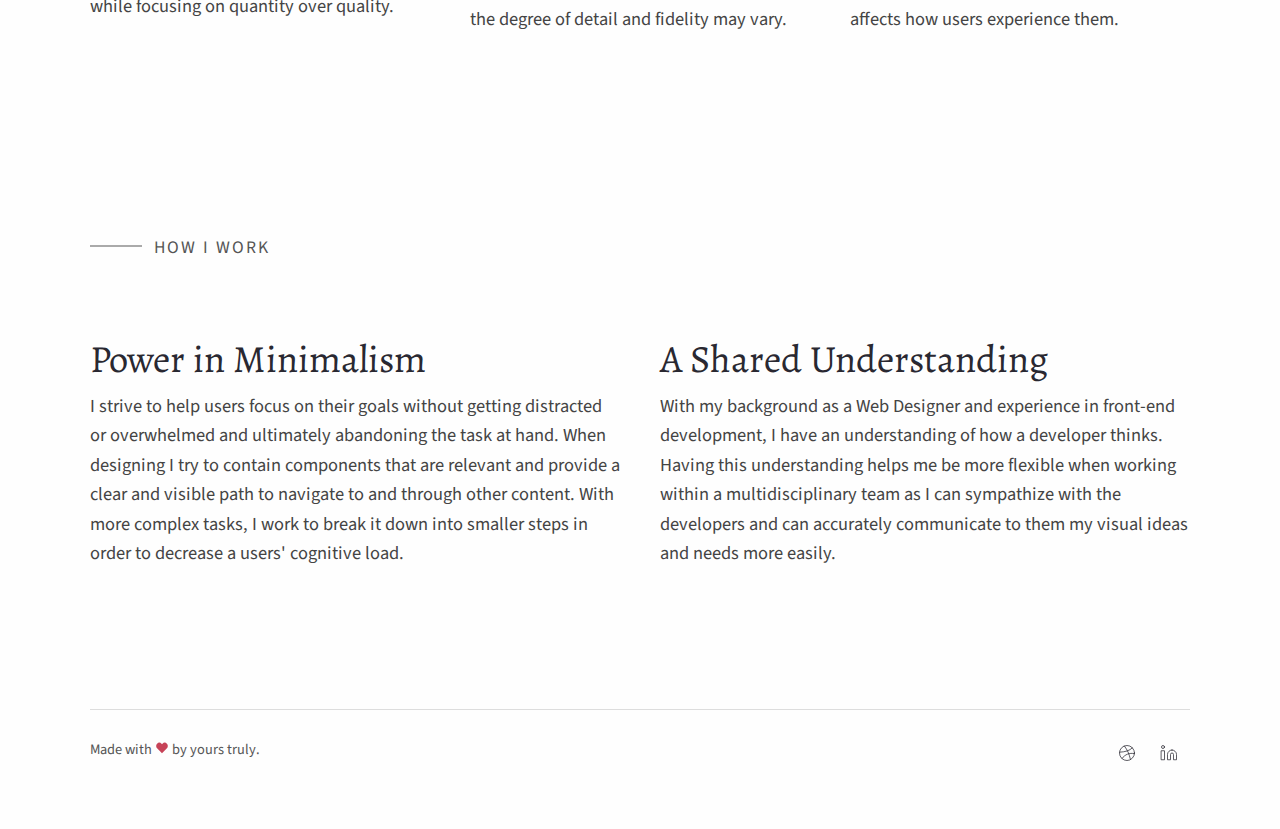
==== commit 3ddda935: "Update about.html" ====
--- a/about.html
+++ b/about.html
@@ -53,7 +53,7 @@
         <div class="avatar"><img src="images/img-me.jpg" alt="A headshop of a woman with brown hair and blonde color blocking."></div>
         <div class="about-intro lede">
         <h1>Hi! I'm Taylor and I adore simplicity.</h1>
-        <p>I am a multidisciplinary designer with experience in web, UI, and UX design. I get excited when given the opportunity to dive into CSS&mdash;all while crafting beautiful, human-centered digital experiences. I currently work for Teradata where I take beautiful, engaging, and user-focused digital designs from start to finish&emdash;conceptualizing, developing, and building templates and pages for various web properties.</p>
+        <p>I am a multidisciplinary designer with experience in web, UI, and UX design. I get excited when given the opportunity to dive into CSS&mdash;all while crafting beautiful, human-centered digital experiences. I currently work for Teradata where I take beautiful, engaging, and user-focused digital designs from start to finish&mdash;conceptualizing, developing, and building templates and pages for various web properties.</p>
         <p>Outside of design, I enjoy exploring nature and practicing mindfulness, playing video games (check out <a href="https://www.instagram.com/teapacket.acnh/">my Animal Crossing creations</a>), cooking, and spending time with the humans and animals I love.</p>
         </div>
       </div>
